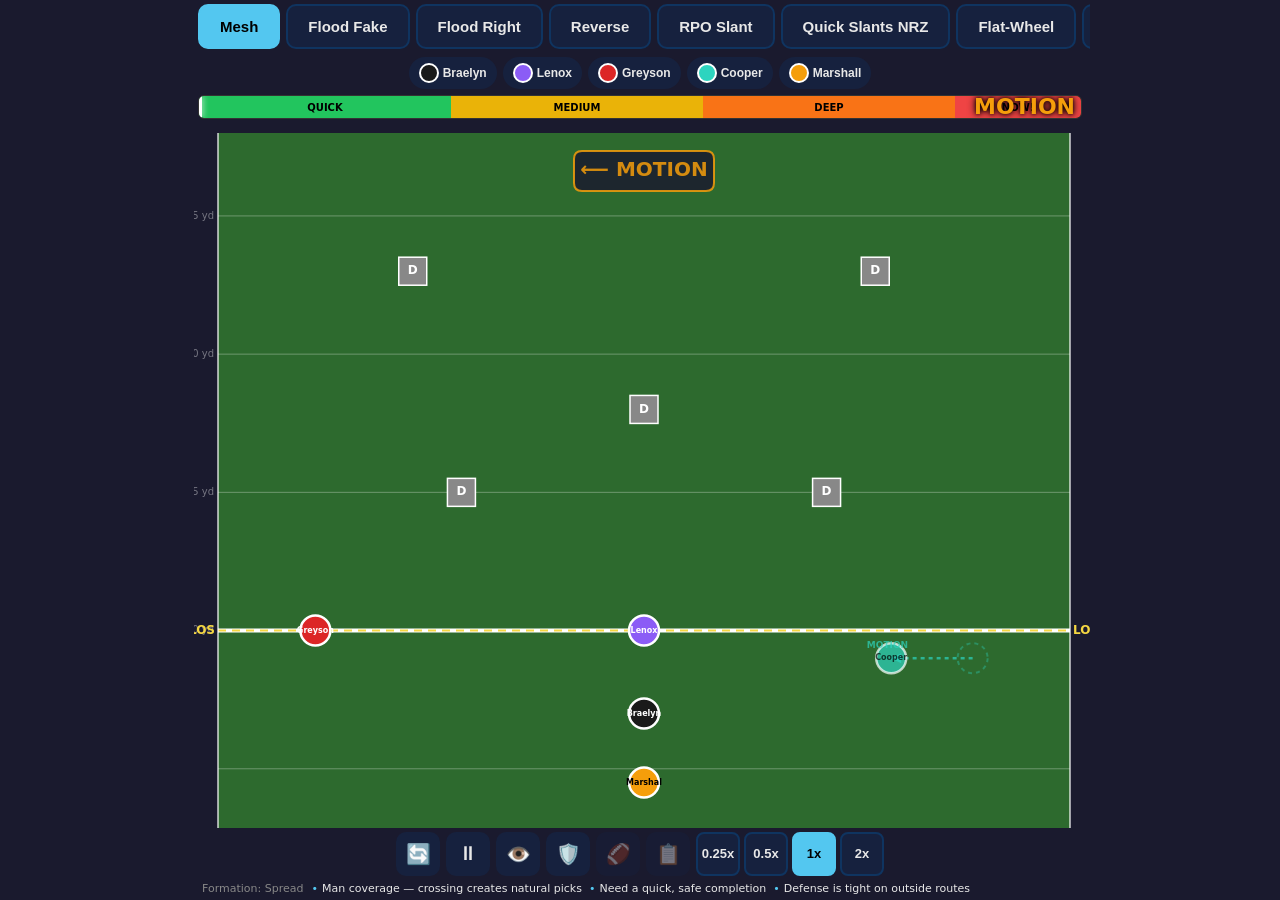
==== index.html @ 66fffbf6 "Add play queue with success/failure tracking for game day - 📋 toggle shows queue bar - Tap plays to " ====
<!DOCTYPE html>
<html lang="en">
<head>
  <meta charset="UTF-8">
  <meta name="viewport" content="width=device-width, initial-scale=1.0, viewport-fit=cover, user-scalable=no">
  <meta name="apple-mobile-web-app-capable" content="yes">
  <meta name="apple-mobile-web-app-status-bar-style" content="black-translucent">
  <meta name="theme-color" content="#1a1a2e">
  <title>Flag Football Playbook</title>
  <link rel="manifest" href="manifest.json">
  <link rel="stylesheet" href="style.css?v=22">
</head>
<body>
  <div id="app">
    <!-- Play Selector -->
    <div id="play-selector"></div>

    <!-- Player Color Filter -->
    <div id="player-filter"></div>

    <!-- Timer Bar -->
    <div id="timer-container">
      <div id="timer-bar">
        <div id="timer-segments">
          <div class="timer-seg green"><span class="timer-seg-label">QUICK</span></div>
          <div class="timer-seg yellow"><span class="timer-seg-label">MEDIUM</span></div>
          <div class="timer-seg orange"><span class="timer-seg-label">DEEP</span></div>
          <div class="timer-seg red"><span class="timer-seg-label">NOW!</span></div>
        </div>
        <div id="timer-needle"></div>
        <span id="timer-time">0.0s</span>
      </div>
    </div>

    <!-- Field Canvas -->
    <div id="field-container">
      <canvas id="field-canvas"></canvas>
    </div>

    <!-- Controls -->
    <div id="controls">
      <button class="ctrl-btn" id="btn-replay" title="Replay">🔄</button>
      <button class="ctrl-btn" id="btn-play" title="Play/Pause">▶</button>
      <button class="ctrl-btn" id="btn-mode" title="Toggle QB Study / Game Speed">👁️</button>
      <button class="ctrl-btn" id="btn-defense" title="Defense: Off / Man / Zone">🛡️</button>
      <button class="ctrl-btn" id="btn-ball" title="Toggle ball animation">🏈</button>
      <button class="ctrl-btn" id="btn-queue" title="Play Queue" style="opacity:0.4">📋</button>
      <div class="speed-group">
        <button class="speed-btn" data-speed="0.25">0.25x</button>
        <button class="speed-btn" data-speed="0.5">0.5x</button>
        <button class="speed-btn active" data-speed="1">1x</button>
        <button class="speed-btn" data-speed="2">2x</button>
      </div>
    </div>

    <!-- Queue Bar (hidden by default) -->
    <div id="queue-bar" style="display:none">
      <div id="queue-header">
        <span id="queue-status">QUEUE: Tap plays to add</span>
        <span id="queue-score"></span>
      </div>
      <div id="queue-plays"></div>
      <div id="queue-controls">
        <button id="queue-prev" class="queue-btn">◀</button>
        <button id="queue-fail" class="queue-btn queue-fail">❌</button>
        <button id="queue-success" class="queue-btn queue-success">✅</button>
        <button id="queue-next" class="queue-btn">▶</button>
        <button id="queue-clear" class="queue-btn queue-clear">🗑️</button>
      </div>
    </div>

    <!-- Info Panel -->
    <div id="info-panel">
      <div id="formation-label"></div>
      <div id="when-to-use"></div>
      <div id="play-notes"></div>
    </div>
  </div>

  <script src="plays.js?v=22"></script>
  <script src="app.js?v=22"></script>
  <script>
    if ('serviceWorker' in navigator) {
      navigator.serviceWorker.register('./sw.js').catch(() => {});
    }
  </script>
</body>
</html>
---- style.css ----
/* style.css — Flag Football Playbook */
:root {
  --bg: #1a1a2e;
  --surface: #16213e;
  --surface2: #0f3460;
  --text: #e8e8e8;
  --text-dim: #888;
  --field-green: #2d6a2e;
  --los-gold: #f5d742;
  --nrz-orange: #ff6600;
  --accent: #53c7f0;
  --timer-green: #22c55e;
  --timer-yellow: #eab308;
  --timer-orange: #f97316;
  --timer-red: #ef4444;
}

* { box-sizing: border-box; margin: 0; padding: 0; }

html, body {
  height: 100%;
  font-family: system-ui, -apple-system, 'Segoe UI', sans-serif;
  background: var(--bg);
  color: var(--text);
  overflow: hidden;
  -webkit-tap-highlight-color: transparent;
  touch-action: none;
  user-select: none;
  -webkit-user-select: none;
}

/* ── Layout ─────────────────────────────────────────────── */
#app {
  display: flex;
  flex-direction: column;
  height: 100dvh;
  max-width: 900px;
  margin: 0 auto;
  overflow: hidden;
}

/* ── Play Selector ──────────────────────────────────────── */
#play-selector {
  padding: 4px 8px;
  overflow-x: auto;
  -webkit-overflow-scrolling: touch;
  scrollbar-width: none;
  flex-shrink: 0;
  display: flex;
  gap: 6px;
  align-items: center;
  touch-action: pan-x;
}
#play-selector::-webkit-scrollbar { display: none; }

.play-btn {
  flex-shrink: 0;
  padding: 6px 14px;
  min-height: 38px;
  border: 2px solid var(--surface2);
  border-radius: 10px;
  background: var(--surface);
  color: var(--text);
  font-size: 13px;
  font-weight: 600;
  cursor: pointer;
  transition: all 0.15s;
  white-space: nowrap;
}
.play-btn:active { transform: scale(0.95); }
.play-btn.active {
  background: var(--accent);
  color: #000;
  border-color: var(--accent);
}

/* ── Player Color Filter ─────────────────────────────────── */
#player-filter {
  display: flex;
  gap: 6px;
  padding: 4px 8px;
  justify-content: center;
  flex-shrink: 0;
  flex-wrap: nowrap;
  overflow-x: auto;
  -webkit-overflow-scrolling: touch;
  scrollbar-width: none;
  touch-action: pan-x;
}
#player-filter::-webkit-scrollbar { display: none; }

.player-dot-btn {
  display: flex;
  align-items: center;
  gap: 4px;
  padding: 3px 8px;
  border-radius: 20px;
  border: 2px solid transparent;
  background: var(--surface);
  cursor: pointer;
  transition: all 0.15s;
  min-height: 32px;
  flex-shrink: 0;
}
.player-dot-btn:active { transform: scale(0.95); }
.player-dot-btn.active { border-color: #fff; background: var(--surface2); }
.player-dot-btn .dot {
  width: 20px;
  height: 20px;
  border-radius: 50%;
  border: 2px solid #fff;
  flex-shrink: 0;
}
.player-dot-btn .name {
  font-size: 12px;
  font-weight: 600;
  color: var(--text);
}

/* ── Timer Bar ──────────────────────────────────────────── */
#timer-container {
  padding: 2px 8px;
  flex-shrink: 0;
}

#timer-bar {
  position: relative;
  height: 24px;
  border-radius: 6px;
  overflow: hidden;
  background: #111;
  border: 1px solid #333;
}

#timer-segments {
  display: flex;
  height: 100%;
  width: 100%;
}
.timer-seg {
  height: 100%;
  position: relative;
}
.timer-seg.green  { background: var(--timer-green); flex: 2; }
.timer-seg.yellow { background: var(--timer-yellow); flex: 2; }
.timer-seg.orange { background: var(--timer-orange); flex: 2; }
.timer-seg.red    { background: var(--timer-red); flex: 1; }

.timer-seg-label {
  position: absolute;
  top: 50%;
  left: 50%;
  transform: translate(-50%, -50%);
  font-size: 10px;
  font-weight: 700;
  color: #000;
  white-space: nowrap;
  pointer-events: none;
}

#timer-needle {
  position: absolute;
  top: 0;
  left: 0;
  width: 3px;
  height: 100%;
  background: #fff;
  box-shadow: 0 0 6px #fff;
  z-index: 5;
  transition: none;
}

#timer-time {
  position: absolute;
  top: -1px;
  right: 6px;
  font-size: 14px;
  font-weight: 900;
  color: #fff;
  text-shadow: 0 0 8px #000, 0 0 4px #000;
  z-index: 6;
  line-height: 24px;
}

.read-marker {
  position: absolute;
  top: -2px;
  width: 22px;
  height: 22px;
  border-radius: 50%;
  background: #fff;
  color: #000;
  font-size: 11px;
  font-weight: 900;
  display: flex;
  align-items: center;
  justify-content: center;
  transform: translateX(-50%) translateY(-100%);
  box-shadow: 0 2px 4px rgba(0,0,0,0.5);
  z-index: 7;
  opacity: 0;
  transition: opacity 0.3s;
}
.read-marker.visible { opacity: 1; }

/* ── Canvas Area ─────────────────────────────────────────── */
#field-container {
  flex: 1;
  position: relative;
  min-height: 0;
  padding: 0 4px;
  overflow: hidden;
  touch-action: pan-x;
}

#field-canvas {
  width: 100%;
  height: 100%;
  display: block;
  border-radius: 8px;
}

/* ── Info Panel ──────────────────────────────────────────── */
#info-panel {
  padding: 2px 12px 4px;
  flex-shrink: 0;
  display: flex;
  gap: 8px;
  align-items: baseline;
  overflow: hidden;
  max-height: 22px;
}

#formation-label {
  font-size: 11px;
  color: var(--text-dim);
  white-space: nowrap;
  flex-shrink: 0;
}

#when-to-use {
  font-size: 11px;
  color: var(--text);
  line-height: 1.3;
  white-space: nowrap;
  overflow: hidden;
  text-overflow: ellipsis;
}
#when-to-use .bullet { color: var(--accent); margin-right: 4px; }

#play-notes {
  display: none; /* Hide on mobile — not useful during game */
  font-size: 11px;
  color: var(--nrz-orange);
  font-style: italic;
  white-space: nowrap;
  flex-shrink: 1;
  overflow: hidden;
  text-overflow: ellipsis;
}

/* ── Controls ────────────────────────────────────────────── */
#controls {
  display: flex;
  gap: 6px;
  padding: 4px 8px;
  justify-content: center;
  align-items: center;
  flex-shrink: 0;
}

.ctrl-btn {
  min-width: 44px;
  min-height: 44px;
  border: none;
  border-radius: 10px;
  background: var(--surface);
  color: var(--text);
  font-size: 20px;
  cursor: pointer;
  display: flex;
  align-items: center;
  justify-content: center;
  transition: all 0.15s;
}
.ctrl-btn:active { transform: scale(0.9); background: var(--surface2); }
.ctrl-btn.active-speed { background: var(--accent); color: #000; }

.speed-group {
  display: flex;
  gap: 4px;
}
.speed-btn {
  min-width: 44px;
  min-height: 44px;
  border: 2px solid var(--surface2);
  border-radius: 8px;
  background: var(--surface);
  color: var(--text);
  font-size: 13px;
  font-weight: 700;
  cursor: pointer;
  transition: all 0.15s;
}
.speed-btn:active { transform: scale(0.9); }
.speed-btn.active { background: var(--accent); color: #000; border-color: var(--accent); }

/* ── Responsive ──────────────────────────────────────────── */
@media (min-width: 768px) {
  .play-btn { font-size: 15px; padding: 12px 20px; }
  #timer-time { font-size: 22px; }
}

@media (orientation: landscape) and (max-height: 500px) {
  #play-selector { padding: 2px 6px; }
  .play-btn { padding: 4px 10px; min-height: 32px; font-size: 11px; }
  #player-filter { padding: 2px 6px; gap: 4px; }
  .player-dot-btn { min-height: 28px; padding: 2px 6px; }
  #timer-container { padding: 1px 6px; }
  #timer-bar { height: 20px; }
  #timer-time { font-size: 12px; line-height: 20px; }
  #info-panel { padding: 1px 6px 2px; max-height: 18px; }
  #controls { padding: 2px 6px; gap: 4px; }
  .ctrl-btn { min-width: 36px; min-height: 36px; font-size: 16px; }
  .speed-btn { min-width: 36px; min-height: 36px; font-size: 11px; }
}

/* Queue Bar */
#queue-bar {
  background: var(--surface);
  border-top: 2px solid var(--los-gold);
  padding: 4px 8px;
}
#queue-header {
  display: flex;
  justify-content: space-between;
  align-items: center;
  font-size: 11px;
  color: var(--los-gold);
  font-weight: bold;
  margin-bottom: 4px;
}
#queue-score {
  font-size: 13px;
  color: #fff;
}
#queue-plays {
  display: flex;
  gap: 4px;
  overflow-x: auto;
  padding: 2px 0;
  margin-bottom: 4px;
  -webkit-overflow-scrolling: touch;
}
.queue-chip {
  flex-shrink: 0;
  padding: 4px 8px;
  border-radius: 6px;
  font-size: 11px;
  font-weight: bold;
  background: #333;
  color: #fff;
  border: 2px solid transparent;
  white-space: nowrap;
  cursor: pointer;
  min-height: 28px;
  display: flex;
  align-items: center;
  gap: 4px;
}
.queue-chip.active {
  border-color: var(--los-gold);
  background: var(--surface2);
}
.queue-chip.success {
  background: #166534;
  border-color: #22c55e;
}
.queue-chip.fail {
  background: #7f1d1d;
  border-color: #ef4444;
}
.queue-chip .chip-result {
  font-size: 10px;
}
#queue-controls {
  display: flex;
  gap: 6px;
  justify-content: center;
}
.queue-btn {
  background: #333;
  color: #fff;
  border: 1px solid #555;
  border-radius: 8px;
  padding: 6px 14px;
  font-size: 18px;
  cursor: pointer;
  min-width: 44px;
  min-height: 44px;
  display: flex;
  align-items: center;
  justify-content: center;
}
.queue-btn.queue-success { background: #166534; border-color: #22c55e; }
.queue-btn.queue-fail { background: #7f1d1d; border-color: #ef4444; }
.queue-btn.queue-clear { font-size: 14px; opacity: 0.6; }
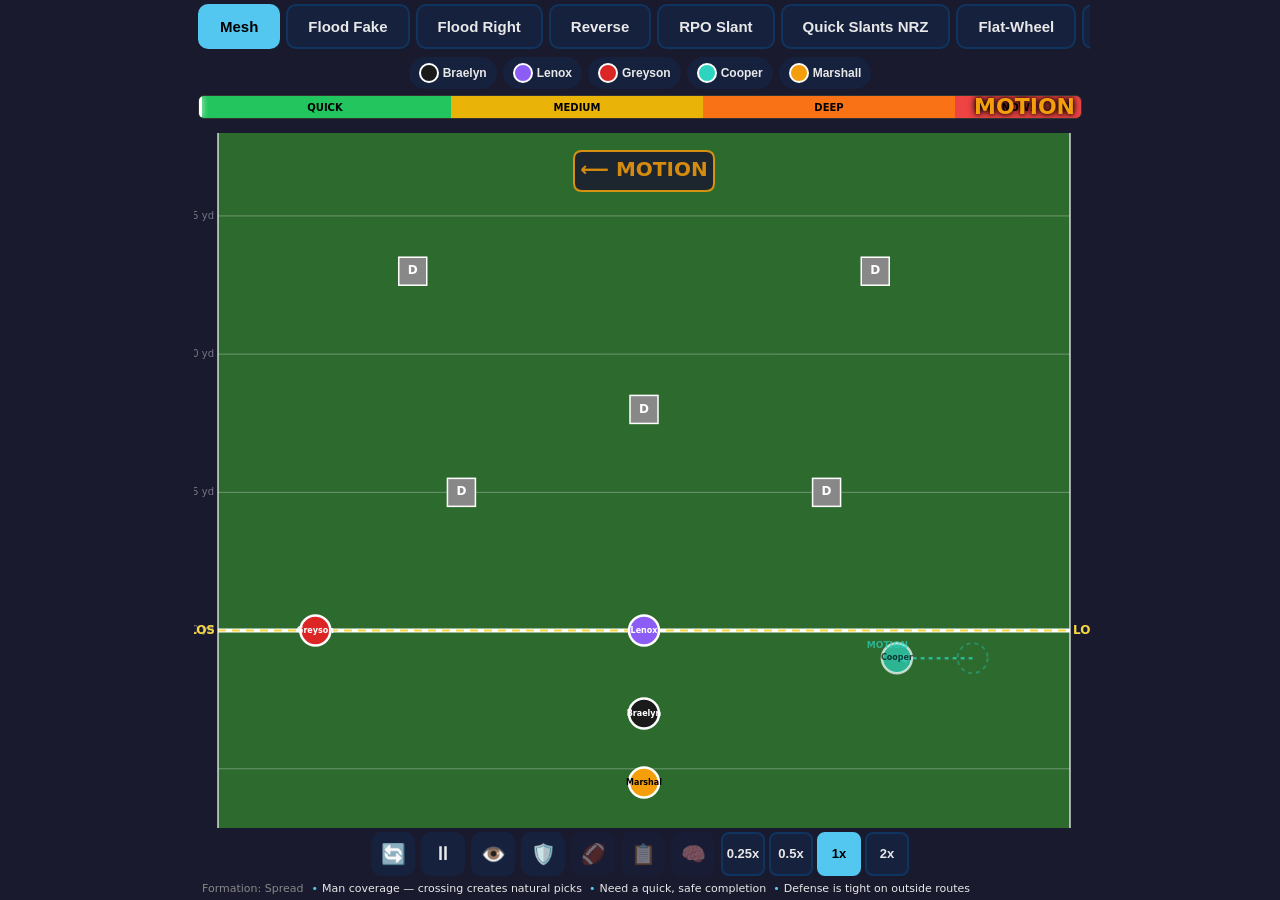
==== commit b58e0efd: "Add interactive coach call sheet: tap down/field/defense → ranked play recommendations - 🧠 toggle op" ====
--- a/index.html
+++ b/index.html
@@ -8,7 +8,7 @@
   <meta name="theme-color" content="#1a1a2e">
   <title>Flag Football Playbook</title>
   <link rel="manifest" href="manifest.json">
-  <link rel="stylesheet" href="style.css?v=22">
+  <link rel="stylesheet" href="style.css?v=23">
 </head>
 <body>
   <div id="app">
@@ -45,12 +45,41 @@
       <button class="ctrl-btn" id="btn-defense" title="Defense: Off / Man / Zone">🛡️</button>
       <button class="ctrl-btn" id="btn-ball" title="Toggle ball animation">🏈</button>
       <button class="ctrl-btn" id="btn-queue" title="Play Queue" style="opacity:0.4">📋</button>
+      <button class="ctrl-btn" id="btn-coach" title="Coach Call Sheet" style="opacity:0.4">🧠</button>
       <div class="speed-group">
         <button class="speed-btn" data-speed="0.25">0.25x</button>
         <button class="speed-btn" data-speed="0.5">0.5x</button>
         <button class="speed-btn active" data-speed="1">1x</button>
         <button class="speed-btn" data-speed="2">2x</button>
       </div>
+    </div>
+
+    <!-- Coach Call Sheet (hidden by default) -->
+    <div id="coach-panel" style="display:none">
+      <div id="coach-situation">
+        <div class="sit-row">
+          <span class="sit-label">DOWN</span>
+          <button class="sit-btn" data-sit="down" data-val="1">1st</button>
+          <button class="sit-btn" data-sit="down" data-val="2">2nd</button>
+          <button class="sit-btn" data-sit="down" data-val="3">3rd</button>
+          <button class="sit-btn" data-sit="down" data-val="4">4th</button>
+        </div>
+        <div class="sit-row">
+          <span class="sit-label">FIELD</span>
+          <button class="sit-btn" data-sit="field" data-val="open">Open</button>
+          <button class="sit-btn" data-sit="field" data-val="mid">Midfield</button>
+          <button class="sit-btn" data-sit="field" data-val="rz">Red Zone</button>
+          <button class="sit-btn" data-sit="field" data-val="nrz">No-Run</button>
+        </div>
+        <div class="sit-row">
+          <span class="sit-label">THEY</span>
+          <button class="sit-btn" data-sit="defense" data-val="man">Man</button>
+          <button class="sit-btn" data-sit="defense" data-val="zone">Zone</button>
+          <button class="sit-btn" data-sit="defense" data-val="rush">Rush</button>
+          <button class="sit-btn" data-sit="defense" data-val="idk">IDK</button>
+        </div>
+      </div>
+      <div id="coach-recs"></div>
     </div>
 
     <!-- Queue Bar (hidden by default) -->
@@ -77,8 +106,8 @@
     </div>
   </div>
 
-  <script src="plays.js?v=22"></script>
-  <script src="app.js?v=22"></script>
+  <script src="plays.js?v=23"></script>
+  <script src="app.js?v=23"></script>
   <script>
     if ('serviceWorker' in navigator) {
       navigator.serviceWorker.register('./sw.js').catch(() => {});
--- a/style.css
+++ b/style.css
@@ -405,3 +405,85 @@
 .queue-btn.queue-success { background: #166534; border-color: #22c55e; }
 .queue-btn.queue-fail { background: #7f1d1d; border-color: #ef4444; }
 .queue-btn.queue-clear { font-size: 14px; opacity: 0.6; }
+
+/* Coach Call Sheet */
+#coach-panel {
+  background: var(--surface);
+  border-top: 2px solid #22c55e;
+  padding: 6px 8px;
+}
+#coach-situation {
+  display: flex;
+  flex-direction: column;
+  gap: 4px;
+  margin-bottom: 6px;
+}
+.sit-row {
+  display: flex;
+  align-items: center;
+  gap: 4px;
+}
+.sit-label {
+  font-size: 10px;
+  font-weight: bold;
+  color: #22c55e;
+  min-width: 38px;
+  text-align: right;
+}
+.sit-btn {
+  background: #333;
+  color: #fff;
+  border: 1px solid #555;
+  border-radius: 6px;
+  padding: 5px 8px;
+  font-size: 12px;
+  font-weight: bold;
+  cursor: pointer;
+  flex: 1;
+  min-height: 32px;
+}
+.sit-btn.active {
+  background: #22c55e;
+  color: #000;
+  border-color: #22c55e;
+}
+#coach-recs {
+  display: flex;
+  flex-direction: column;
+  gap: 3px;
+  max-height: 120px;
+  overflow-y: auto;
+}
+.rec-play {
+  display: flex;
+  align-items: center;
+  justify-content: space-between;
+  background: #222;
+  border-radius: 6px;
+  padding: 5px 10px;
+  cursor: pointer;
+  border-left: 4px solid #22c55e;
+}
+.rec-play:nth-child(1) { border-left-color: #22c55e; }
+.rec-play:nth-child(2) { border-left-color: #f59e0b; }
+.rec-play:nth-child(3) { border-left-color: #888; }
+.rec-name {
+  font-size: 13px;
+  font-weight: bold;
+  color: #fff;
+}
+.rec-why {
+  font-size: 10px;
+  color: #aaa;
+  margin-left: 8px;
+}
+.rec-tag {
+  font-size: 10px;
+  font-weight: bold;
+  padding: 2px 6px;
+  border-radius: 4px;
+  white-space: nowrap;
+}
+.rec-tag.best { background: #166534; color: #22c55e; }
+.rec-tag.good { background: #78350f; color: #f59e0b; }
+.rec-tag.ok { background: #333; color: #888; }
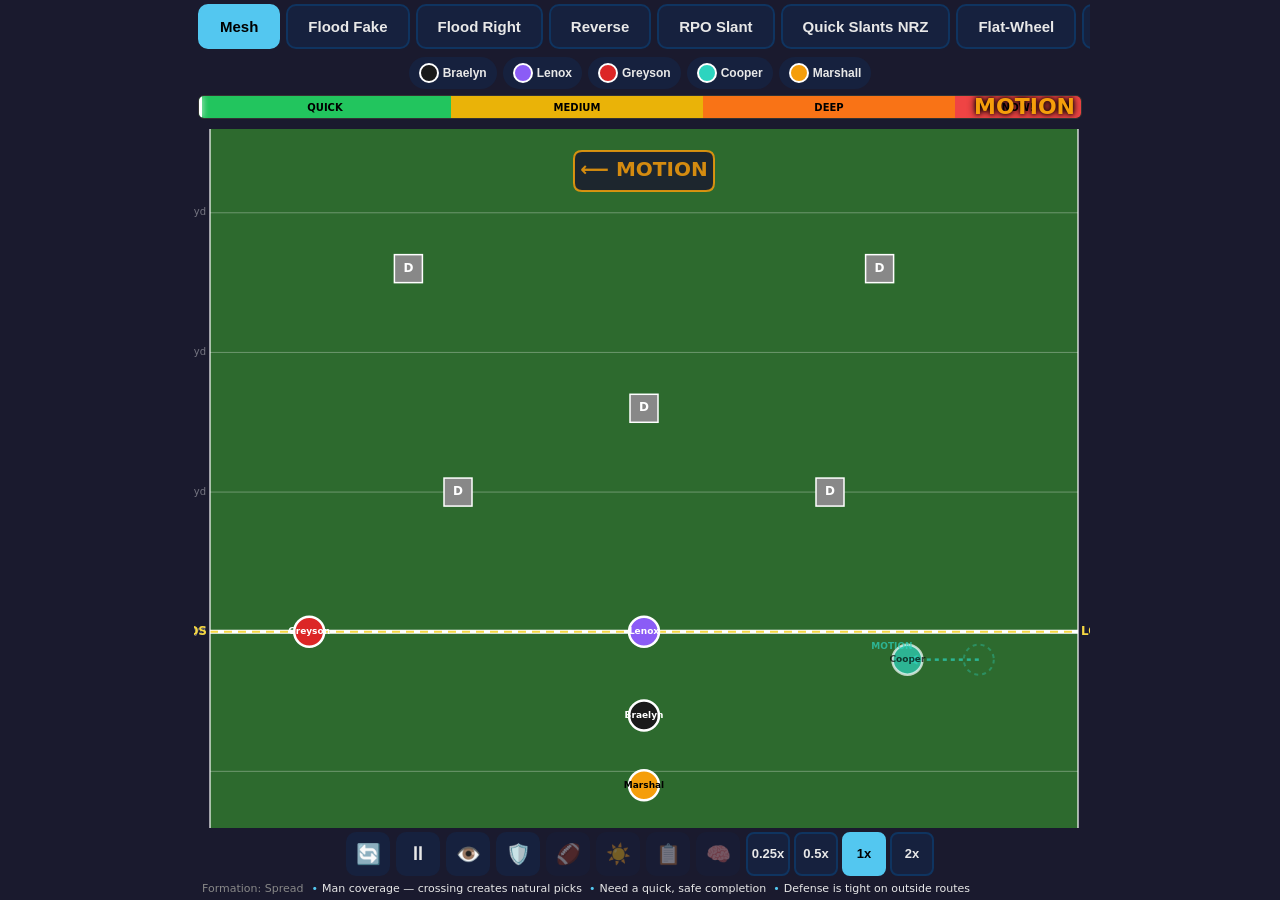
==== commit e4109ce4: "Phase 1: Foundation & Polish - Complete P0 - Mobile Layout Fix: - Add flex-wrap to controls for narr" ====
--- a/index.html
+++ b/index.html
@@ -8,7 +8,7 @@
   <meta name="theme-color" content="#1a1a2e">
   <title>Flag Football Playbook</title>
   <link rel="manifest" href="manifest.json">
-  <link rel="stylesheet" href="style.css?v=23">
+  <link rel="stylesheet" href="style.css">
 </head>
 <body>
   <div id="app">
@@ -44,6 +44,7 @@
       <button class="ctrl-btn" id="btn-mode" title="Toggle QB Study / Game Speed">👁️</button>
       <button class="ctrl-btn" id="btn-defense" title="Defense: Off / Man / Zone">🛡️</button>
       <button class="ctrl-btn" id="btn-ball" title="Toggle ball animation">🏈</button>
+      <button class="ctrl-btn" id="btn-sun" title="Sunlight mode — thicker lines, larger dots" style="opacity:0.4">☀️</button>
       <button class="ctrl-btn" id="btn-queue" title="Play Queue" style="opacity:0.4">📋</button>
       <button class="ctrl-btn" id="btn-coach" title="Coach Call Sheet" style="opacity:0.4">🧠</button>
       <div class="speed-group">
@@ -106,8 +107,8 @@
     </div>
   </div>
 
-  <script src="plays.js?v=23"></script>
-  <script src="app.js?v=23"></script>
+  <script src="plays.js"></script>
+  <script type="module" src="app.js"></script>
   <script>
     if ('serviceWorker' in navigator) {
       navigator.serviceWorker.register('./sw.js').catch(() => {});
--- a/style.css
+++ b/style.css
@@ -267,6 +267,7 @@
   justify-content: center;
   align-items: center;
   flex-shrink: 0;
+  flex-wrap: wrap;  /* wrap speed group to 2nd row on narrow screens */
 }
 
 .ctrl-btn {
@@ -406,6 +407,15 @@
 .queue-btn.queue-fail { background: #7f1d1d; border-color: #ef4444; }
 .queue-btn.queue-clear { font-size: 14px; opacity: 0.6; }
 
+/* ── Sunlight Mode ───────────────────────────────────────── */
+body.sunlight {
+  --bg: #111122;
+  --surface: #0d1a2e;
+  --surface2: #0a2040;
+}
+body.sunlight #timer-bar { border: 2px solid #555; }
+body.sunlight .ctrl-btn.sunlight-active { background: #f5d742; color: #000; }
+
 /* Coach Call Sheet */
 #coach-panel {
   background: var(--surface);
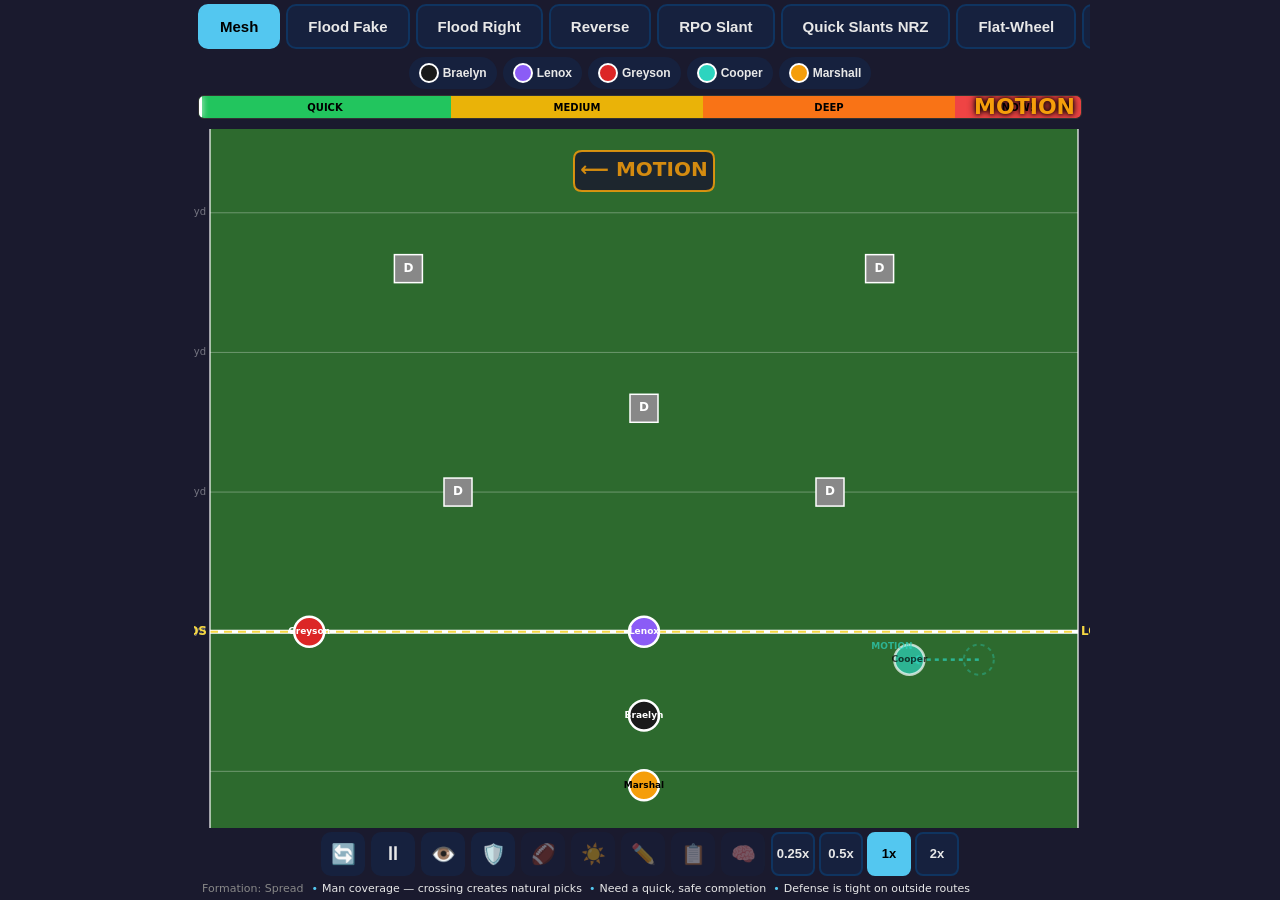
==== commit 9c7267a6: "Phase 2: Customization Engine - Play Editor Implements the Customization Engine (Phase 2) for the fl" ====
--- a/index.html
+++ b/index.html
@@ -45,6 +45,7 @@
       <button class="ctrl-btn" id="btn-defense" title="Defense: Off / Man / Zone">🛡️</button>
       <button class="ctrl-btn" id="btn-ball" title="Toggle ball animation">🏈</button>
       <button class="ctrl-btn" id="btn-sun" title="Sunlight mode — thicker lines, larger dots" style="opacity:0.4">☀️</button>
+      <button class="ctrl-btn" id="btn-edit" title="Edit / Create plays" style="opacity:0.4">✏️</button>
       <button class="ctrl-btn" id="btn-queue" title="Play Queue" style="opacity:0.4">📋</button>
       <button class="ctrl-btn" id="btn-coach" title="Coach Call Sheet" style="opacity:0.4">🧠</button>
       <div class="speed-group">
--- a/style.css
+++ b/style.css
@@ -407,6 +407,210 @@
 .queue-btn.queue-fail { background: #7f1d1d; border-color: #ef4444; }
 .queue-btn.queue-clear { font-size: 14px; opacity: 0.6; }
 
+/* ── Edit Toolbar ────────────────────────────────────────── */
+#edit-toolbar {
+  flex-direction: column;
+  gap: 0;
+  flex-shrink: 0;
+  background: #0d1a2e;
+  border-top: 2px solid #f59e0b;
+  border-bottom: 1px solid #333;
+}
+
+.edit-row {
+  display: flex;
+  align-items: center;
+  gap: 5px;
+  padding: 4px 8px;
+  overflow-x: auto;
+  scrollbar-width: none;
+  -webkit-overflow-scrolling: touch;
+  flex-wrap: nowrap;
+  min-height: 40px;
+}
+.edit-row::-webkit-scrollbar { display: none; }
+
+.edit-row-top {
+  border-bottom: 1px solid #1a2a3e;
+}
+
+.edit-row-notes {
+  border-top: 1px solid #1a2a3e;
+}
+
+.edit-mode-icon {
+  font-size: 16px;
+  flex-shrink: 0;
+}
+
+.edit-name-input {
+  flex: 1;
+  min-width: 120px;
+  max-width: 200px;
+  background: #1a1a2e;
+  border: 1px solid #f59e0b;
+  border-radius: 6px;
+  color: #fff;
+  font-size: 14px;
+  font-weight: 700;
+  padding: 4px 8px;
+  height: 34px;
+}
+
+.edit-notes-input {
+  flex: 1;
+  min-width: 150px;
+  background: #1a1a2e;
+  border: 1px solid #444;
+  border-radius: 6px;
+  color: #ccc;
+  font-size: 12px;
+  padding: 4px 8px;
+  height: 30px;
+}
+
+.edit-btn {
+  flex-shrink: 0;
+  padding: 5px 10px;
+  border-radius: 7px;
+  border: 1px solid #444;
+  background: #1e2d40;
+  color: #e8e8e8;
+  font-size: 12px;
+  font-weight: 600;
+  cursor: pointer;
+  min-height: 32px;
+  white-space: nowrap;
+  transition: all 0.12s;
+  display: flex;
+  align-items: center;
+  justify-content: center;
+}
+.edit-btn:active { transform: scale(0.93); }
+.edit-btn.active { background: #f59e0b; color: #000; border-color: #f59e0b; }
+
+.edit-btn-save {
+  background: #166534;
+  border-color: #22c55e;
+  color: #fff;
+  font-weight: 700;
+}
+.edit-btn-save:active { background: #14532d; }
+
+.edit-btn-cancel {
+  background: #4b0a0a;
+  border-color: #ef4444;
+  color: #fff;
+}
+
+.edit-btn-new {
+  background: #1e3a5f;
+  border-color: #53c7f0;
+  color: #53c7f0;
+  font-weight: 700;
+}
+
+.edit-btn-danger {
+  background: #450a0a;
+  border-color: #dc2626;
+  color: #ef4444;
+}
+.edit-btn-danger:active { background: #7f1d1d; }
+
+.edit-btn-import {
+  cursor: pointer;
+}
+
+.edit-select {
+  background: #1a1a2e;
+  border: 1px solid #555;
+  border-radius: 6px;
+  color: #e8e8e8;
+  font-size: 12px;
+  padding: 4px 6px;
+  height: 32px;
+  flex-shrink: 0;
+  max-width: 120px;
+}
+
+.edit-mini-label {
+  font-size: 10px;
+  font-weight: 700;
+  color: #f59e0b;
+  white-space: nowrap;
+  flex-shrink: 0;
+}
+
+/* Player edit panel */
+.player-panel {
+  background: #0a1520;
+  border-top: 1px solid #1a2a3e;
+}
+
+.edit-player-label {
+  font-size: 13px;
+  font-weight: 700;
+  color: #fff;
+  min-width: 60px;
+  flex-shrink: 0;
+}
+
+.read-btn {
+  min-width: 28px;
+  min-height: 28px;
+  border-radius: 6px;
+  border: 1px solid #444;
+  background: #222;
+  color: #aaa;
+  font-size: 14px;
+  cursor: pointer;
+  padding: 2px 4px;
+  flex-shrink: 0;
+  transition: all 0.1s;
+}
+.read-btn:active { transform: scale(0.9); }
+.read-btn.active {
+  background: #53c7f0;
+  color: #000;
+  border-color: #53c7f0;
+  font-weight: 700;
+}
+
+.edit-dash-btn {
+  font-size: 11px;
+  letter-spacing: 2px;
+  min-width: 38px;
+}
+
+.edit-label-input {
+  min-width: 80px;
+  max-width: 110px;
+  background: #1a1a2e;
+  border: 1px solid #444;
+  border-radius: 6px;
+  color: #e8e8e8;
+  font-size: 12px;
+  padding: 4px 6px;
+  height: 30px;
+  flex-shrink: 0;
+}
+
+.edit-btn-clear {
+  font-size: 11px;
+  color: #f97316;
+  border-color: #f97316;
+}
+
+/* Custom play badge in selector */
+.play-btn.custom {
+  border-color: #f59e0b;
+  color: #f59e0b;
+}
+.play-btn.custom.active {
+  background: #f59e0b;
+  color: #000;
+}
+
 /* ── Sunlight Mode ───────────────────────────────────────── */
 body.sunlight {
   --bg: #111122;
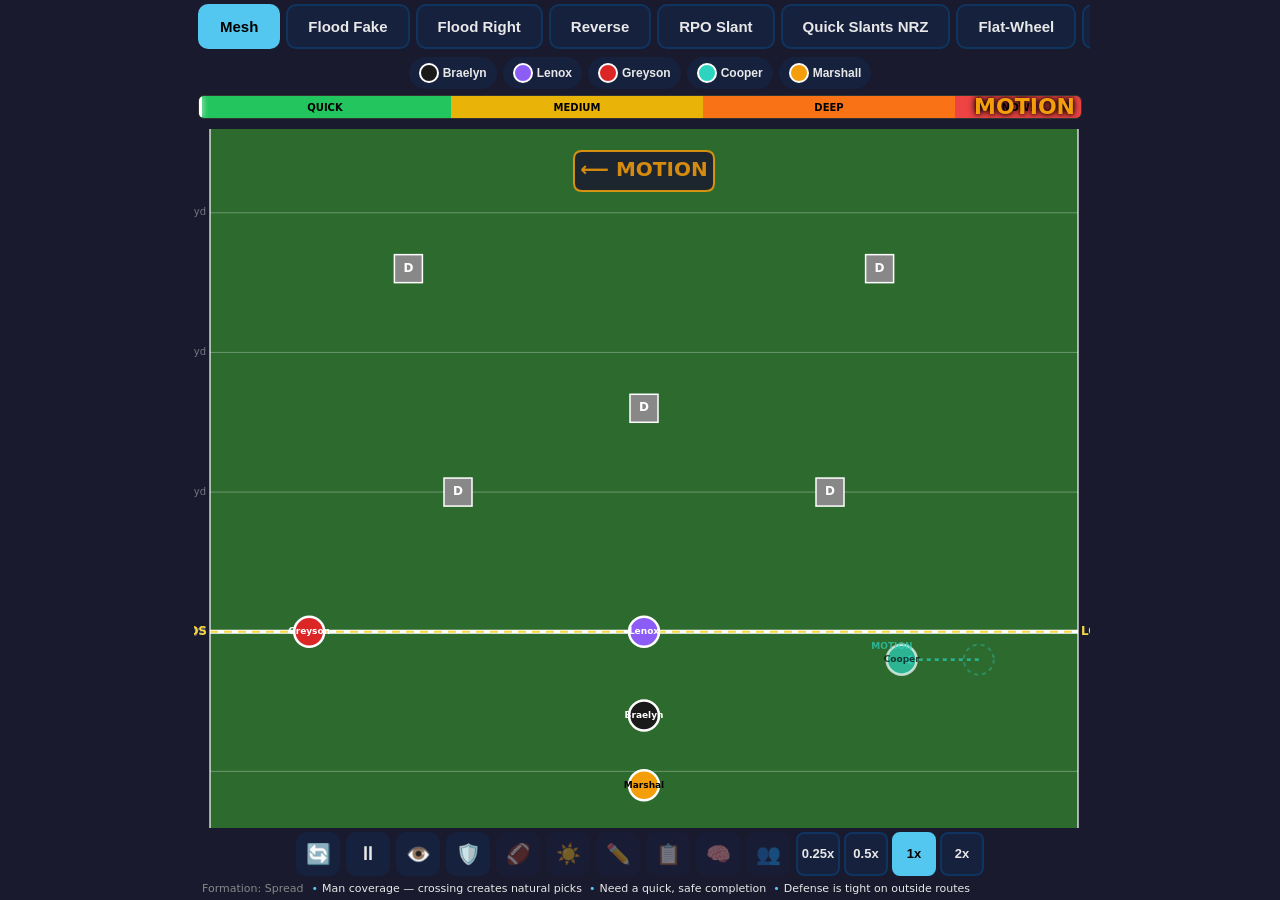
==== commit 6b649f01: "Phase 3: Player & Team Management ## Features Added  ### 3.1 Roster Management - New 👥 button in con" ====
--- a/index.html
+++ b/index.html
@@ -48,6 +48,7 @@
       <button class="ctrl-btn" id="btn-edit" title="Edit / Create plays" style="opacity:0.4">✏️</button>
       <button class="ctrl-btn" id="btn-queue" title="Play Queue" style="opacity:0.4">📋</button>
       <button class="ctrl-btn" id="btn-coach" title="Coach Call Sheet" style="opacity:0.4">🧠</button>
+      <button class="ctrl-btn" id="btn-roster" title="Roster &amp; Lineup" style="opacity:0.4">👥</button>
       <div class="speed-group">
         <button class="speed-btn" data-speed="0.25">0.25x</button>
         <button class="speed-btn" data-speed="0.5">0.5x</button>
@@ -108,6 +109,46 @@
     </div>
   </div>
 
+  <!-- Roster Panel Backdrop -->
+  <div id="roster-backdrop" class="panel-backdrop"></div>
+
+  <!-- Roster Panel -->
+  <div id="roster-panel" class="side-panel">
+    <div class="panel-header">
+      <span class="panel-title">👥 Roster &amp; Lineup</span>
+      <button class="panel-close-btn" id="roster-close-btn" aria-label="Close">✕</button>
+    </div>
+
+    <div class="panel-body">
+
+      <!-- Starting Lineup -->
+      <div class="roster-section">
+        <div class="roster-section-title">STARTING LINEUP</div>
+        <div id="lineup-grid" class="lineup-grid"></div>
+        <div id="roster-rotation-bar" class="rotation-bar"></div>
+      </div>
+
+      <!-- Bench / Full Roster -->
+      <div class="roster-section">
+        <div class="roster-section-title">BENCH &amp; ROSTER</div>
+        <div id="bench-list" class="bench-list"></div>
+      </div>
+
+      <!-- Inline Player Form -->
+      <div id="roster-form-area" class="roster-form-area" style="display:none"></div>
+
+      <!-- My Routes Section -->
+      <div class="roster-section">
+        <div class="roster-section-title">MY ROUTES</div>
+        <div id="routes-player-select" class="routes-player-select"></div>
+      </div>
+
+      <!-- Routes Result (shown when a player is tapped) -->
+      <div id="routes-section" class="routes-result" style="display:none"></div>
+
+    </div><!-- /.panel-body -->
+  </div><!-- /#roster-panel -->
+
   <script src="plays.js"></script>
   <script type="module" src="app.js"></script>
   <script>
--- a/style.css
+++ b/style.css
@@ -701,3 +701,476 @@
 .rec-tag.best { background: #166534; color: #22c55e; }
 .rec-tag.good { background: #78350f; color: #f59e0b; }
 .rec-tag.ok { background: #333; color: #888; }
+
+/* ── Phase 3: Roster Panel ───────────────────────────────────── */
+
+/* Backdrop */
+.panel-backdrop {
+  display: none;
+  position: fixed;
+  inset: 0;
+  background: rgba(0, 0, 0, 0.55);
+  z-index: 200;
+  touch-action: none;
+}
+.panel-backdrop.visible {
+  display: block;
+}
+
+/* Side panel (slides in from right) */
+.side-panel {
+  position: fixed;
+  top: 0;
+  right: 0;
+  bottom: 0;
+  width: 320px;
+  max-width: 95vw;
+  background: #0d1a2e;
+  border-left: 2px solid #2563eb;
+  z-index: 300;
+  transform: translateX(100%);
+  transition: transform 0.25s cubic-bezier(0.32, 0, 0.67, 0);
+  display: flex;
+  flex-direction: column;
+  overflow: hidden;
+}
+.side-panel.open {
+  transform: translateX(0);
+  transition: transform 0.25s cubic-bezier(0.33, 1, 0.68, 1);
+}
+
+/* Panel header */
+.panel-header {
+  display: flex;
+  align-items: center;
+  justify-content: space-between;
+  padding: 12px 14px 10px;
+  border-bottom: 1px solid #1e3a5f;
+  flex-shrink: 0;
+  background: #091422;
+}
+.panel-title {
+  font-size: 16px;
+  font-weight: 800;
+  color: #fff;
+  letter-spacing: 0.5px;
+}
+.panel-close-btn {
+  background: #1e3a5f;
+  border: 1px solid #2563eb;
+  border-radius: 8px;
+  color: #fff;
+  font-size: 16px;
+  width: 36px;
+  height: 36px;
+  cursor: pointer;
+  display: flex;
+  align-items: center;
+  justify-content: center;
+  flex-shrink: 0;
+}
+.panel-close-btn:active { background: #2563eb; }
+
+/* Scrollable body */
+.panel-body {
+  flex: 1;
+  overflow-y: auto;
+  -webkit-overflow-scrolling: touch;
+  padding: 0 0 20px;
+}
+
+/* Roster sections */
+.roster-section {
+  padding: 10px 12px 6px;
+  border-bottom: 1px solid #1e3a5f;
+}
+.roster-section-title {
+  font-size: 10px;
+  font-weight: 800;
+  color: #2563eb;
+  letter-spacing: 1.5px;
+  margin-bottom: 8px;
+  text-transform: uppercase;
+}
+
+/* Lineup grid (5 position slots) */
+.lineup-grid {
+  display: flex;
+  gap: 6px;
+  flex-wrap: wrap;
+  align-items: flex-start;
+  margin-bottom: 6px;
+}
+
+.lineup-slot {
+  display: flex;
+  flex-direction: column;
+  align-items: center;
+  gap: 4px;
+  cursor: pointer;
+  padding: 4px;
+  border-radius: 8px;
+  border: 2px solid transparent;
+  transition: background 0.15s;
+  min-width: 52px;
+}
+.lineup-slot:active { background: rgba(255,255,255,0.08); }
+.lineup-slot.selected {
+  background: rgba(37, 99, 235, 0.15);
+  border-color: #f59e0b;
+}
+.lineup-slot.empty .lineup-slot-circle {
+  opacity: 0.4;
+  border-style: dashed;
+}
+
+.lineup-slot-pos {
+  font-size: 9px;
+  font-weight: 800;
+  color: #888;
+  letter-spacing: 1px;
+  text-transform: uppercase;
+}
+
+.lineup-slot-circle {
+  width: 46px;
+  height: 46px;
+  border-radius: 50%;
+  border: 2px solid rgba(255,255,255,0.3);
+  display: flex;
+  align-items: center;
+  justify-content: center;
+  transition: transform 0.1s;
+}
+.lineup-slot.selected .lineup-slot-circle {
+  border-color: #fff;
+  transform: scale(1.1);
+  box-shadow: 0 0 10px rgba(245,158,11,0.5);
+}
+
+.lineup-slot-name {
+  font-size: 10px;
+  font-weight: 800;
+  color: #fff;
+  text-shadow: 0 1px 2px rgba(0,0,0,0.8);
+}
+
+.lineup-hint {
+  width: 100%;
+  font-size: 10px;
+  color: #666;
+  text-align: center;
+  padding: 2px 0 4px;
+  font-style: italic;
+}
+
+/* Rotation bar */
+.rotation-bar {
+  padding: 4px 0;
+}
+.team-toggle-btn {
+  background: #1e3a5f;
+  border: 1px solid #2563eb;
+  border-radius: 8px;
+  color: #fff;
+  font-size: 12px;
+  font-weight: 700;
+  padding: 7px 14px;
+  cursor: pointer;
+  width: 100%;
+  text-align: center;
+  min-height: 38px;
+  transition: background 0.15s;
+}
+.team-toggle-btn:active { background: #2563eb; }
+
+.rotation-counts {
+  display: flex;
+  flex-wrap: wrap;
+  gap: 4px;
+  margin-top: 4px;
+}
+.rot-count {
+  font-size: 10px;
+  color: #888;
+  background: #111;
+  border-radius: 4px;
+  padding: 2px 6px;
+}
+
+/* Bench list */
+.bench-list {
+  display: flex;
+  flex-direction: column;
+  gap: 4px;
+  margin-bottom: 4px;
+}
+.bench-player-btn {
+  display: flex;
+  align-items: center;
+  gap: 8px;
+  padding: 9px 10px;
+  border-radius: 8px;
+  border: 1px solid #1e3a5f;
+  background: #101c30;
+  cursor: pointer;
+  min-height: 44px;
+  transition: background 0.12s, border-color 0.12s;
+}
+.bench-player-btn:active { background: #1e3a5f; }
+.bench-player-btn.sub-available {
+  border-color: #f59e0b;
+  background: rgba(245,158,11,0.08);
+}
+.bench-dot {
+  width: 22px;
+  height: 22px;
+  border-radius: 50%;
+  border: 2px solid rgba(255,255,255,0.4);
+  flex-shrink: 0;
+}
+.bench-name {
+  flex: 1;
+  font-size: 14px;
+  font-weight: 700;
+  color: #fff;
+  text-align: left;
+}
+.bench-pos {
+  font-size: 10px;
+  color: #888;
+  flex-shrink: 0;
+}
+.bench-number {
+  font-size: 12px;
+  font-weight: 700;
+  color: #555;
+  flex-shrink: 0;
+  min-width: 24px;
+  text-align: right;
+}
+.bench-edit-btn {
+  background: transparent;
+  border: none;
+  font-size: 14px;
+  cursor: pointer;
+  padding: 4px;
+  border-radius: 4px;
+  flex-shrink: 0;
+  opacity: 0.5;
+  line-height: 1;
+}
+.bench-edit-btn:active { opacity: 1; background: rgba(255,255,255,0.1); }
+
+.bench-divider {
+  font-size: 10px;
+  color: #444;
+  text-align: center;
+  padding: 4px 0;
+  letter-spacing: 1px;
+}
+
+.bench-empty {
+  color: #555;
+  font-size: 12px;
+  text-align: center;
+  padding: 8px;
+  font-style: italic;
+}
+
+.add-player-btn {
+  background: transparent;
+  border: 1px dashed #2563eb;
+  border-radius: 8px;
+  color: #2563eb;
+  font-size: 13px;
+  font-weight: 700;
+  padding: 10px;
+  cursor: pointer;
+  width: 100%;
+  min-height: 40px;
+  text-align: center;
+  margin-top: 4px;
+  transition: background 0.15s;
+}
+.add-player-btn:active { background: rgba(37,99,235,0.1); }
+
+/* Roster form */
+.roster-form-area {
+  padding: 10px 12px;
+  border-top: 1px solid #1e3a5f;
+  border-bottom: 1px solid #1e3a5f;
+  background: #091422;
+}
+.roster-form {
+  display: flex;
+  flex-direction: column;
+  gap: 8px;
+}
+.roster-form-title {
+  font-size: 12px;
+  font-weight: 800;
+  color: #f59e0b;
+  text-transform: uppercase;
+  letter-spacing: 1px;
+}
+.form-row {
+  display: flex;
+  gap: 8px;
+  align-items: center;
+}
+.roster-input {
+  flex: 1;
+  background: #1a2a3e;
+  border: 1px solid #2563eb;
+  border-radius: 6px;
+  color: #fff;
+  font-size: 15px;
+  padding: 8px 10px;
+  min-height: 42px;
+  outline: none;
+}
+.roster-input:focus { border-color: #f59e0b; }
+.roster-input-num {
+  flex: 0 0 60px;
+  text-align: center;
+}
+.pos-checkboxes {
+  display: flex;
+  flex-wrap: wrap;
+  gap: 6px;
+}
+.pos-check {
+  display: flex;
+  align-items: center;
+  gap: 4px;
+  background: #1a2a3e;
+  border: 1px solid #2563eb;
+  border-radius: 6px;
+  padding: 5px 10px;
+  font-size: 12px;
+  font-weight: 700;
+  color: #fff;
+  cursor: pointer;
+  min-height: 36px;
+}
+.pos-check input[type=checkbox] {
+  width: 16px;
+  height: 16px;
+  cursor: pointer;
+  accent-color: #2563eb;
+}
+.form-btns {
+  display: flex;
+  gap: 6px;
+}
+.form-btn {
+  flex: 1;
+  padding: 9px;
+  border-radius: 8px;
+  font-size: 13px;
+  font-weight: 700;
+  cursor: pointer;
+  border: none;
+  min-height: 42px;
+}
+.form-btn-save {
+  background: #166534;
+  color: #fff;
+  border: 1px solid #22c55e;
+}
+.form-btn-save:active { background: #14532d; }
+.form-btn-delete {
+  background: #450a0a;
+  color: #ef4444;
+  border: 1px solid #dc2626;
+}
+.form-btn-delete:active { background: #7f1d1d; }
+.form-btn-cancel {
+  background: #333;
+  color: #aaa;
+  border: 1px solid #444;
+}
+
+/* My Routes */
+.routes-player-select {
+  display: flex;
+  flex-wrap: wrap;
+  gap: 6px;
+}
+.routes-player-btn {
+  background: rgba(0,0,0,0.3);
+  border: 2px solid #444;
+  border-radius: 20px;
+  color: #fff;
+  font-size: 13px;
+  font-weight: 700;
+  padding: 6px 12px;
+  cursor: pointer;
+  min-height: 36px;
+  transition: all 0.12s;
+}
+.routes-player-btn:active { opacity: 0.7; }
+
+.routes-result {
+  padding: 10px 12px;
+  background: #091422;
+  border-top: 1px solid #1e3a5f;
+}
+.routes-header {
+  display: flex;
+  align-items: center;
+  justify-content: space-between;
+  margin-bottom: 8px;
+}
+.routes-title {
+  font-size: 13px;
+  font-weight: 800;
+  color: #fff;
+}
+.routes-close-btn {
+  background: #1e3a5f;
+  border: 1px solid #444;
+  border-radius: 6px;
+  color: #aaa;
+  font-size: 14px;
+  width: 30px;
+  height: 30px;
+  cursor: pointer;
+  display: flex;
+  align-items: center;
+  justify-content: center;
+}
+.routes-plays-grid {
+  display: flex;
+  flex-wrap: wrap;
+  gap: 6px;
+}
+.routes-play-chip {
+  background: #101c30;
+  border: 2px solid #2563eb;
+  border-radius: 8px;
+  color: #fff;
+  font-size: 12px;
+  padding: 6px 10px;
+  cursor: pointer;
+  min-height: 40px;
+  display: flex;
+  flex-direction: column;
+  align-items: center;
+  gap: 2px;
+  transition: background 0.12s;
+  text-align: center;
+}
+.routes-play-chip:active { background: #1e3a5f; }
+.chip-pos {
+  font-size: 9px;
+  color: #888;
+}
+.routes-empty {
+  color: #555;
+  font-size: 12px;
+  text-align: center;
+  padding: 8px;
+  font-style: italic;
+}
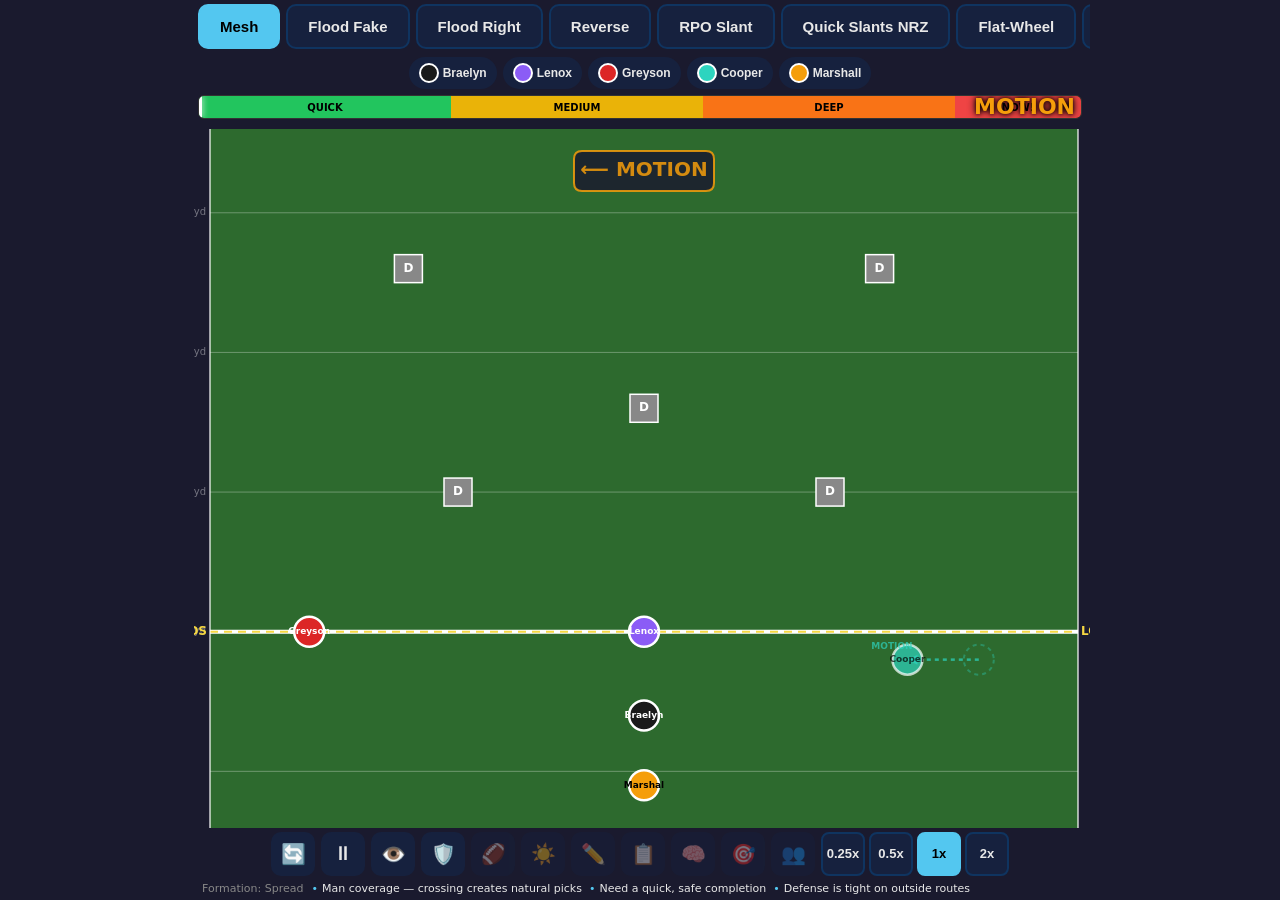
==== commit 57ab05ed: "Phase 4: Game Day Tools — call sheet, play tracking, stats, wristband - Interactive call sheet (bott" ====
--- a/index.html
+++ b/index.html
@@ -48,6 +48,7 @@
       <button class="ctrl-btn" id="btn-edit" title="Edit / Create plays" style="opacity:0.4">✏️</button>
       <button class="ctrl-btn" id="btn-queue" title="Play Queue" style="opacity:0.4">📋</button>
       <button class="ctrl-btn" id="btn-coach" title="Coach Call Sheet" style="opacity:0.4">🧠</button>
+      <button class="ctrl-btn" id="btn-gameday" title="Game Day Call Sheet" style="opacity:0.4">🎯</button>
       <button class="ctrl-btn" id="btn-roster" title="Roster &amp; Lineup" style="opacity:0.4">👥</button>
       <div class="speed-group">
         <button class="speed-btn" data-speed="0.25">0.25x</button>
@@ -109,6 +110,51 @@
     </div>
   </div>
 
+  <!-- Game Day Panel Backdrop -->
+  <div id="gameday-backdrop" class="panel-backdrop"></div>
+
+  <!-- Game Day Bottom Sheet -->
+  <div id="gameday-panel" class="gameday-panel">
+    <div class="gd-panel-header">
+      <span class="gd-panel-title">🎯 CALL SHEET</span>
+      <div class="gd-header-actions">
+        <button class="gd-new-game-link" id="gd-new-game-btn" title="New Game">New Game</button>
+        <button class="panel-close-btn" id="gd-close-btn" aria-label="Close">✕</button>
+      </div>
+    </div>
+
+    <!-- Situation tabs -->
+    <div id="gd-situation-tabs" class="gd-situation-tabs"></div>
+
+    <!-- Play list -->
+    <div id="gd-play-list" class="gd-play-list"></div>
+
+    <!-- Result prompt (shown after calling a play) -->
+    <div id="gd-result-prompt" class="gd-result-prompt" style="display:none">
+      <span class="gd-prompt-label">How'd it go? <strong class="gd-prompt-name"></strong></span>
+      <div class="gd-result-btns">
+        <button class="gd-result-btn gd-result-worked" id="gd-result-worked">✅ Worked</button>
+        <button class="gd-result-btn gd-result-didnt" id="gd-result-didnt">❌ Didn't</button>
+        <button class="gd-result-btn gd-result-skip" id="gd-result-skip">⏭️ Skip</button>
+      </div>
+    </div>
+
+    <!-- Last called ticker -->
+    <div class="gd-last-called-bar">
+      <span class="gd-last-label">Last called:</span>
+      <div id="gd-last-called" class="gd-last-called"></div>
+    </div>
+
+    <!-- Bottom actions -->
+    <div class="gd-bottom-actions">
+      <button class="gd-action-btn" id="gd-stats-btn">📊 Stats</button>
+      <button class="gd-action-btn" id="gd-wristband-btn">🖨️ Wristband</button>
+    </div>
+
+    <!-- Stats panel (toggles inside) -->
+    <div id="gd-stats-panel" class="gd-stats-panel" style="display:none"></div>
+  </div>
+
   <!-- Roster Panel Backdrop -->
   <div id="roster-backdrop" class="panel-backdrop"></div>
 
--- a/style.css
+++ b/style.css
@@ -1174,3 +1174,370 @@
   padding: 8px;
   font-style: italic;
 }
+
+/* ── Phase 4: Game Day Panel ─────────────────────────────────── */
+
+/* Bottom sheet */
+.gameday-panel {
+  position: fixed;
+  bottom: 0;
+  left: 0;
+  right: 0;
+  max-width: 900px;
+  margin: 0 auto;
+  background: #0d1a2e;
+  border-top: 2px solid #f59e0b;
+  border-radius: 14px 14px 0 0;
+  z-index: 300;
+  transform: translateY(100%);
+  transition: transform 0.28s cubic-bezier(0.32, 0, 0.67, 0);
+  display: flex;
+  flex-direction: column;
+  max-height: 85vh;
+  overflow: hidden;
+}
+.gameday-panel.open {
+  transform: translateY(0);
+  transition: transform 0.28s cubic-bezier(0.33, 1, 0.68, 1);
+}
+
+/* Header */
+.gd-panel-header {
+  display: flex;
+  align-items: center;
+  justify-content: space-between;
+  padding: 12px 14px 10px;
+  border-bottom: 1px solid #1e3a5f;
+  flex-shrink: 0;
+  background: #091422;
+  border-radius: 14px 14px 0 0;
+}
+.gd-panel-title {
+  font-size: 16px;
+  font-weight: 900;
+  color: #f59e0b;
+  letter-spacing: 0.5px;
+}
+.gd-header-actions {
+  display: flex;
+  align-items: center;
+  gap: 8px;
+}
+.gd-new-game-link {
+  background: transparent;
+  border: 1px solid #555;
+  border-radius: 6px;
+  color: #888;
+  font-size: 11px;
+  padding: 4px 8px;
+  cursor: pointer;
+  transition: color 0.15s, border-color 0.15s;
+}
+.gd-new-game-link:active { color: #ef4444; border-color: #ef4444; }
+
+/* Situation tabs */
+.gd-situation-tabs {
+  display: flex;
+  gap: 6px;
+  padding: 8px 10px;
+  overflow-x: auto;
+  -webkit-overflow-scrolling: touch;
+  scrollbar-width: none;
+  flex-shrink: 0;
+  touch-action: pan-x;
+  border-bottom: 1px solid #1e3a5f;
+}
+.gd-situation-tabs::-webkit-scrollbar { display: none; }
+
+.gd-sit-tab {
+  flex-shrink: 0;
+  padding: 6px 12px;
+  border-radius: 20px;
+  border: 1.5px solid #1e3a5f;
+  background: #101c30;
+  color: #aaa;
+  font-size: 12px;
+  font-weight: 700;
+  cursor: pointer;
+  transition: all 0.15s;
+  white-space: nowrap;
+  min-height: 34px;
+}
+.gd-sit-tab:active { transform: scale(0.95); }
+.gd-sit-tab.active {
+  background: #f59e0b;
+  border-color: #f59e0b;
+  color: #000;
+}
+
+/* Play list */
+.gd-play-list {
+  flex: 1;
+  overflow-y: auto;
+  -webkit-overflow-scrolling: touch;
+  padding: 4px 10px;
+  min-height: 0;
+}
+
+.gd-play-row {
+  display: flex;
+  align-items: center;
+  justify-content: space-between;
+  padding: 10px 8px;
+  border-bottom: 1px solid #1e3a5f;
+  cursor: pointer;
+  transition: background 0.12s;
+  min-height: 52px;
+}
+.gd-play-row:active { background: rgba(255,255,255,0.04); }
+.gd-play-row:last-child { border-bottom: none; }
+
+.gd-play-left {
+  display: flex;
+  flex-direction: column;
+  gap: 2px;
+  flex: 1;
+  min-width: 0;
+}
+.gd-play-name {
+  font-size: 15px;
+  font-weight: 800;
+  color: #fff;
+  white-space: nowrap;
+  overflow: hidden;
+  text-overflow: ellipsis;
+}
+.gd-play-meta {
+  font-size: 11px;
+  color: #888;
+}
+
+.gd-call-btn {
+  flex-shrink: 0;
+  padding: 8px 14px;
+  border-radius: 8px;
+  border: 1.5px solid #f59e0b;
+  background: rgba(245,158,11,0.12);
+  color: #f59e0b;
+  font-size: 13px;
+  font-weight: 800;
+  cursor: pointer;
+  min-height: 40px;
+  min-width: 60px;
+  transition: all 0.15s;
+  margin-left: 8px;
+}
+.gd-call-btn:active {
+  background: #f59e0b;
+  color: #000;
+  transform: scale(0.95);
+}
+
+/* Result prompt */
+.gd-result-prompt {
+  flex-shrink: 0;
+  background: #091422;
+  border-top: 2px solid #2563eb;
+  padding: 10px 12px;
+  display: flex;
+  flex-direction: column;
+  gap: 8px;
+}
+.gd-prompt-label {
+  font-size: 12px;
+  color: #aaa;
+}
+.gd-prompt-name {
+  color: #fff;
+}
+.gd-result-btns {
+  display: flex;
+  gap: 8px;
+}
+.gd-result-btn {
+  flex: 1;
+  padding: 10px 6px;
+  border-radius: 8px;
+  font-size: 13px;
+  font-weight: 700;
+  cursor: pointer;
+  border: 1.5px solid transparent;
+  min-height: 44px;
+  transition: all 0.15s;
+}
+.gd-result-worked {
+  background: rgba(34,197,94,0.12);
+  border-color: #22c55e;
+  color: #22c55e;
+}
+.gd-result-worked:active { background: #22c55e; color: #000; }
+.gd-result-didnt {
+  background: rgba(239,68,68,0.12);
+  border-color: #ef4444;
+  color: #ef4444;
+}
+.gd-result-didnt:active { background: #ef4444; color: #fff; }
+.gd-result-skip {
+  background: rgba(100,100,100,0.12);
+  border-color: #555;
+  color: #888;
+}
+.gd-result-skip:active { background: #555; color: #fff; }
+
+/* Last called ticker */
+.gd-last-called-bar {
+  flex-shrink: 0;
+  display: flex;
+  align-items: center;
+  gap: 8px;
+  padding: 6px 12px;
+  background: #091422;
+  border-top: 1px solid #1e3a5f;
+  min-height: 32px;
+  overflow: hidden;
+}
+.gd-last-label {
+  font-size: 10px;
+  color: #555;
+  flex-shrink: 0;
+  text-transform: uppercase;
+  letter-spacing: 0.5px;
+}
+.gd-last-called {
+  display: flex;
+  align-items: center;
+  gap: 6px;
+  overflow: hidden;
+  flex: 1;
+}
+.gd-ticker-item {
+  font-size: 12px;
+  color: #ccc;
+  white-space: nowrap;
+  font-weight: 600;
+}
+.gd-ticker-sep {
+  color: #333;
+  font-size: 12px;
+}
+
+/* Bottom action row */
+.gd-bottom-actions {
+  flex-shrink: 0;
+  display: flex;
+  gap: 8px;
+  padding: 8px 10px;
+  border-top: 1px solid #1e3a5f;
+  background: #091422;
+}
+.gd-action-btn {
+  flex: 1;
+  padding: 10px 8px;
+  border-radius: 8px;
+  border: 1.5px solid #1e3a5f;
+  background: #101c30;
+  color: #ccc;
+  font-size: 13px;
+  font-weight: 700;
+  cursor: pointer;
+  min-height: 44px;
+  transition: all 0.15s;
+}
+.gd-action-btn:active {
+  background: #1e3a5f;
+  color: #fff;
+}
+
+/* Stats panel (slides in below last-called) */
+.gd-stats-panel {
+  position: fixed;
+  top: 0;
+  left: 0;
+  right: 0;
+  bottom: 0;
+  background: #0d1a2e;
+  z-index: 350;
+  overflow-y: auto;
+  -webkit-overflow-scrolling: touch;
+  max-width: 900px;
+  margin: 0 auto;
+}
+
+.gd-stats-header {
+  display: flex;
+  align-items: center;
+  justify-content: space-between;
+  padding: 12px 14px;
+  border-bottom: 1px solid #1e3a5f;
+  background: #091422;
+  position: sticky;
+  top: 0;
+  z-index: 1;
+}
+.gd-stats-title {
+  font-size: 16px;
+  font-weight: 900;
+  color: #fff;
+}
+.gd-stats-body {
+  padding: 4px 0 32px;
+}
+.gd-stats-section {
+  padding: 10px 14px 8px;
+  border-bottom: 1px solid #1e3a5f;
+}
+.gd-stats-section-title {
+  font-size: 10px;
+  font-weight: 800;
+  color: #2563eb;
+  letter-spacing: 1.5px;
+  text-transform: uppercase;
+  margin-bottom: 8px;
+}
+.gd-stats-row {
+  display: flex;
+  align-items: center;
+  justify-content: space-between;
+  padding: 6px 0;
+  min-height: 36px;
+}
+.gd-stats-label {
+  font-size: 14px;
+  color: #ccc;
+}
+.gd-stats-val {
+  font-size: 14px;
+  font-weight: 800;
+  color: #fff;
+}
+
+/* Stepper controls */
+.gd-stat-stepper {
+  display: flex;
+  align-items: center;
+  gap: 12px;
+}
+.gd-step-btn {
+  width: 36px;
+  height: 36px;
+  border-radius: 8px;
+  border: 1.5px solid #1e3a5f;
+  background: #101c30;
+  color: #fff;
+  font-size: 20px;
+  font-weight: 700;
+  cursor: pointer;
+  display: flex;
+  align-items: center;
+  justify-content: center;
+  line-height: 1;
+  transition: background 0.12s;
+}
+.gd-step-btn:active { background: #2563eb; }
+.gd-stat-num {
+  font-size: 18px;
+  font-weight: 900;
+  color: #fff;
+  min-width: 28px;
+  text-align: center;
+}
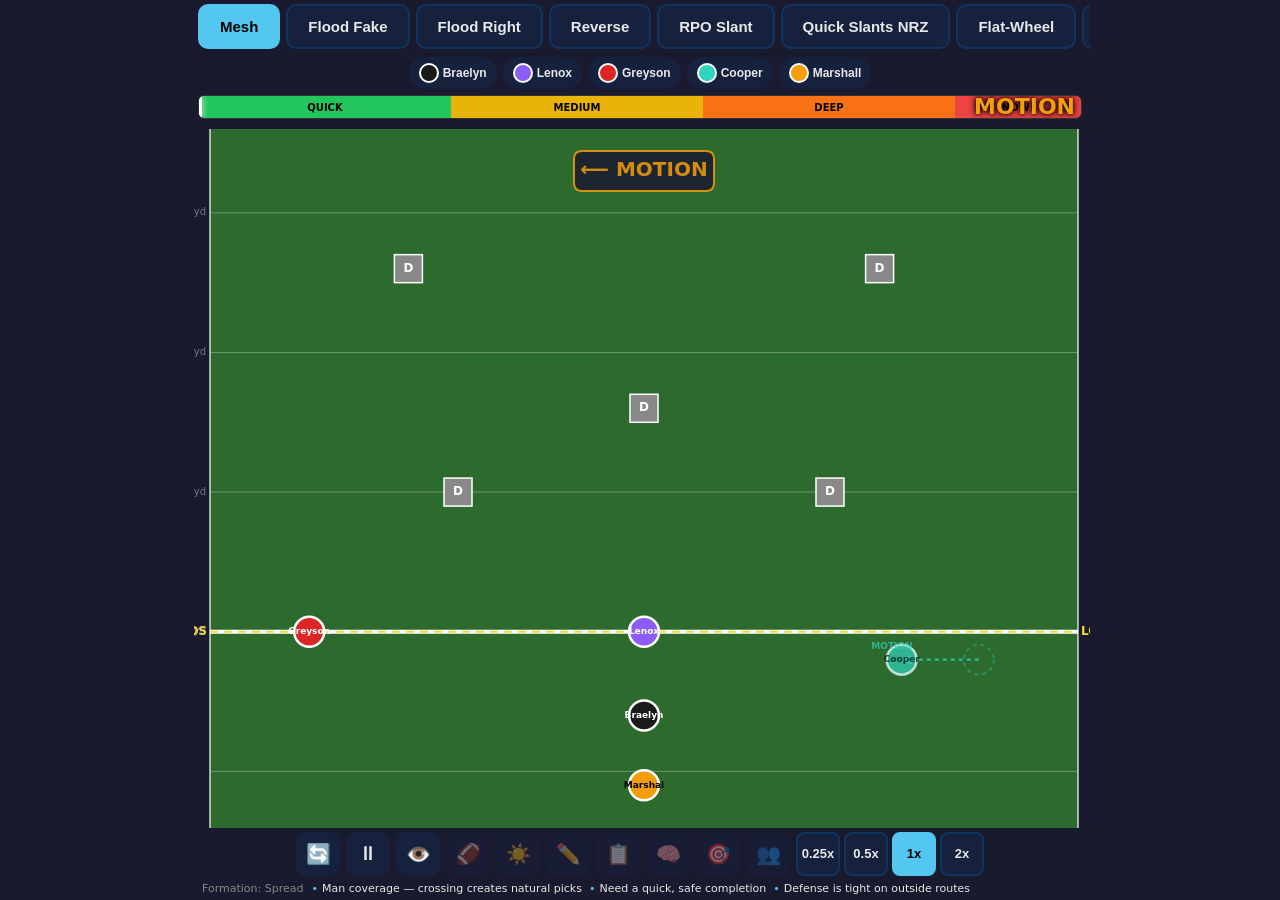
==== commit dcb9589b: "ux: remove defense toggle — simplify controls for youth coaching Defense rendering stays off by defa" ====
--- a/index.html
+++ b/index.html
@@ -42,7 +42,6 @@
       <button class="ctrl-btn" id="btn-replay" title="Replay">🔄</button>
       <button class="ctrl-btn" id="btn-play" title="Play/Pause">▶</button>
       <button class="ctrl-btn" id="btn-mode" title="Toggle QB Study / Game Speed">👁️</button>
-      <button class="ctrl-btn" id="btn-defense" title="Defense: Off / Man / Zone">🛡️</button>
       <button class="ctrl-btn" id="btn-ball" title="Toggle ball animation">🏈</button>
       <button class="ctrl-btn" id="btn-sun" title="Sunlight mode — thicker lines, larger dots" style="opacity:0.4">☀️</button>
       <button class="ctrl-btn" id="btn-edit" title="Edit / Create plays" style="opacity:0.4">✏️</button>
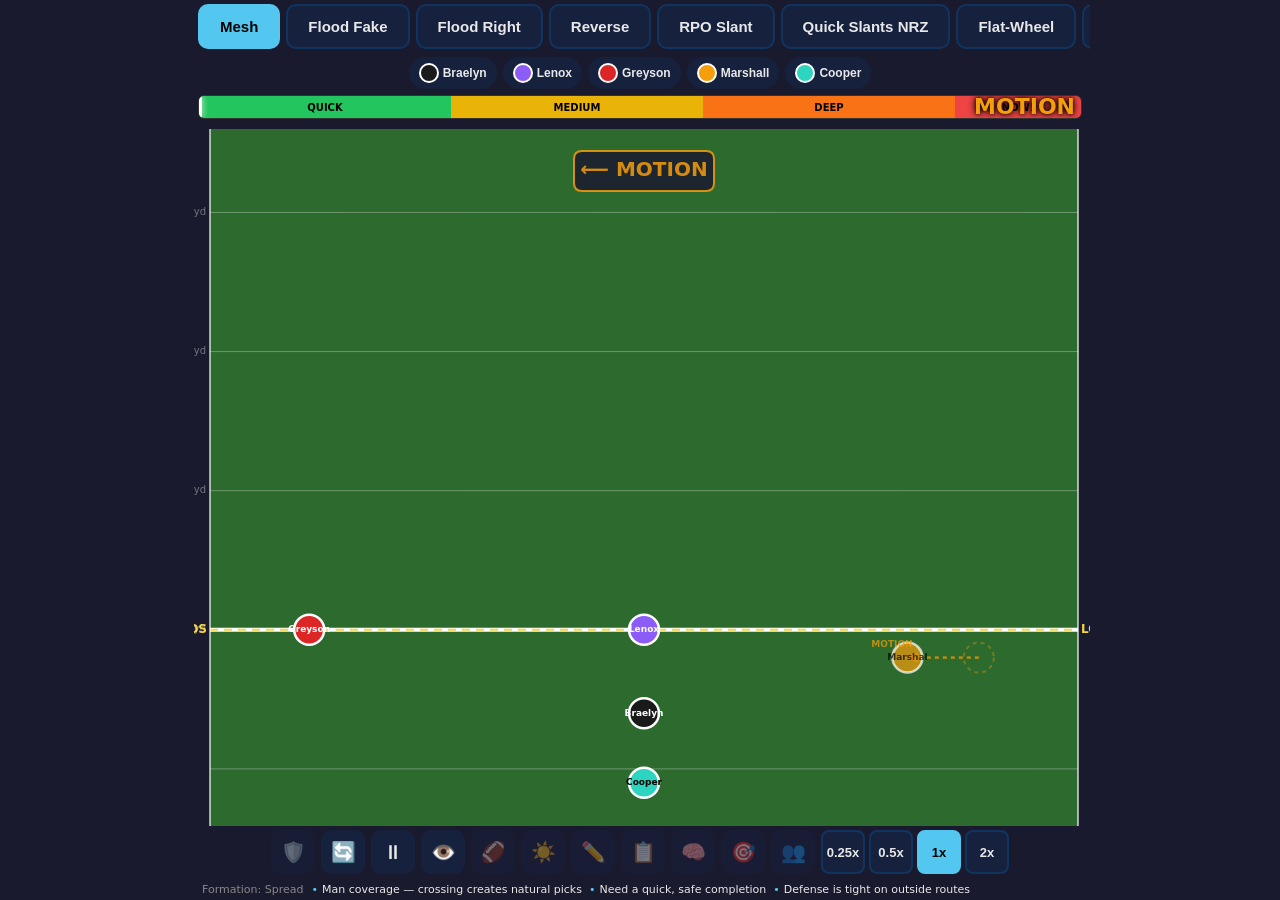
==== commit 5302860b: "feat: add defensive playbook view with animated schemes - Zone-first design (base defense, 80% of sn" ====
--- a/index.html
+++ b/index.html
@@ -39,6 +39,7 @@
 
     <!-- Controls -->
     <div id="controls">
+      <button class="ctrl-btn" id="btn-defense" title="View Defensive Plays" style="opacity:0.4">🛡️</button>
       <button class="ctrl-btn" id="btn-replay" title="Replay">🔄</button>
       <button class="ctrl-btn" id="btn-play" title="Play/Pause">▶</button>
       <button class="ctrl-btn" id="btn-mode" title="Toggle QB Study / Game Speed">👁️</button>
@@ -195,6 +196,7 @@
   </div><!-- /#roster-panel -->
 
   <script src="plays.js"></script>
+  <script src="defense-plays.js"></script>
   <script type="module" src="app.js"></script>
   <script>
     if ('serviceWorker' in navigator) {
--- a/style.css
+++ b/style.css
@@ -1541,3 +1541,32 @@
   min-width: 28px;
   text-align: center;
 }
+
+/* ── Defense Mode ────────────────────────────────────────── */
+
+/* Defense play buttons in the selector */
+.def-play-btn {
+  border-color: #4a2020;
+}
+.def-play-btn[data-concept="zone"] {
+  border-color: #1a3a1a;
+}
+.def-play-btn[data-concept="man"] {
+  border-color: #3a1a1a;
+}
+.def-play-btn.def-active {
+  background: #dc2626;
+  color: #fff;
+  border-color: #dc2626;
+}
+.def-play-btn[data-concept="zone"].def-active {
+  background: #22c55e;
+  color: #000;
+  border-color: #22c55e;
+}
+
+/* Info panel accent border when in defense mode */
+#info-panel {
+  border-top: 3px solid transparent;
+  transition: border-top-color 0.25s;
+}
